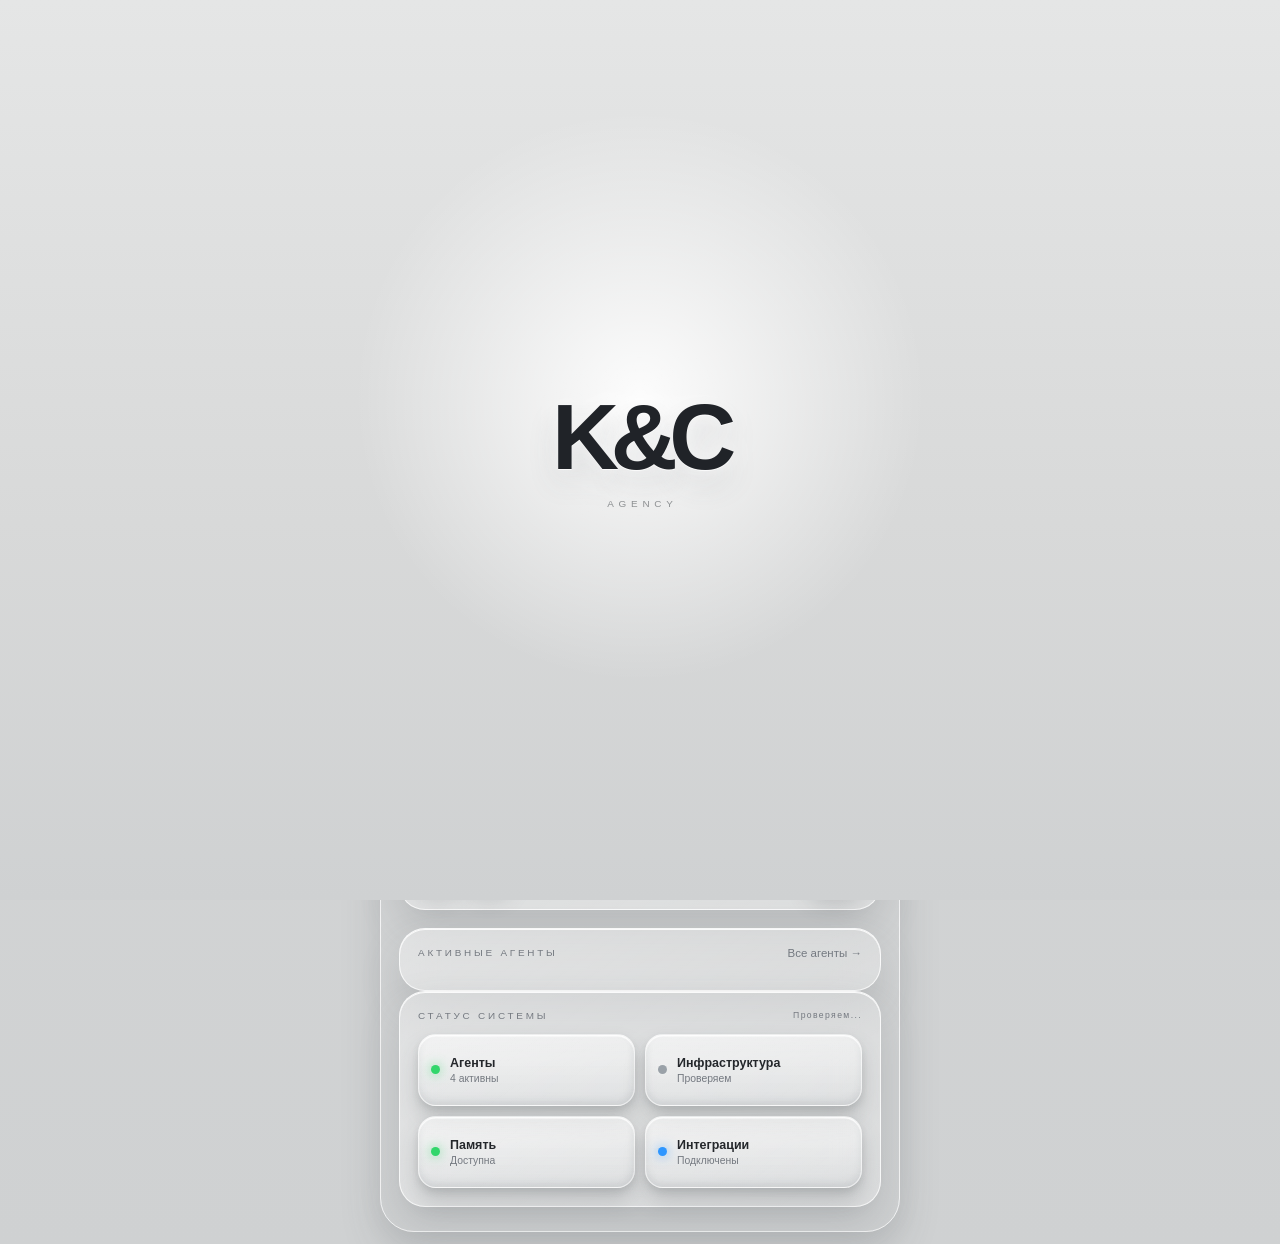
==== agno-demo/pwa/index.html @ fdbcc3fe "Bump K&C fullscreen assets" ====
<!doctype html>
<html lang="ru" data-theme="light">
<head>
  <meta charset="UTF-8" />
  <meta name="viewport" content="width=device-width, initial-scale=1, viewport-fit=cover" />
  <meta name="theme-color" content="#d7d8d8" />
  <meta name="apple-mobile-web-app-capable" content="yes" />
  <meta name="mobile-web-app-capable" content="yes" />
  <meta name="apple-mobile-web-app-status-bar-style" content="black-translucent" />
  <meta name="apple-mobile-web-app-title" content="K&C Agency" />
  <title>K&C Agency</title>
  <link rel="manifest" href="./manifest.webmanifest" />
  <link rel="apple-touch-icon" href="./icon-180.png" />
  <script>try{const t=localStorage.getItem("kc-agency-theme");if(t==="dark"||t==="light")document.documentElement.dataset.theme=t;else if(t==="system")document.documentElement.dataset.theme=matchMedia("(prefers-color-scheme: dark)").matches?"dark":"light"}catch(e){}</script>
  <link rel="stylesheet" href="./styles.css?v=14" />
</head>
<body>
<div class="launch-screen" id="launchScreen" aria-hidden="true"><div class="launch-logo"><span>K&amp;C</span></div></div>
<div class="app" id="app">
  <header class="topbar">
    <button class="icon3d" id="profileButton" aria-label="Профиль">●</button>
    <div class="brand"><b>K&C</b><span>AGENCY</span></div>
    <div class="top-actions">
      <button class="icon3d" id="themeButton" aria-label="Сменить тему">☼</button>
      <button class="icon3d" id="notifyButton" aria-label="События">♟<i id="notifyBadge">0</i></button>
    </div>
  </header>

  <main>
    <section class="page active" data-page="home">
      <section class="hero glass">
        <div class="hero-copy"><span>AI • PEOPLE • RESULTS</span><h1>Добрый вечер.</h1><h2>Какую задачу запустить сегодня?</h2></div>
        <div class="hero-mark">◯◯<small>БОЛЬШЕ<br>ВОЗМОЖНОСТЕЙ<br>ВМЕСТЕ</small></div>
        <div class="hero-grid">
          <button class="action3d" data-go="tasks"><b>＋</b><span><strong>Поставить задачу</strong><small>Описать и запустить</small></span></button>
          <button class="action3d" data-go="agents"><b>▶</b><span><strong>Запустить агентов</strong><small>Выбрать команду</small></span></button>
          <button class="action3d" data-go="projects"><b>▤</b><span><strong>Проверить проект</strong><small>Анализ и рекомендации</small></span></button>
          <button class="action3d" data-go="memory"><b>◉</b><span><strong>Память и база</strong><small>Знания и контекст</small></span></button>
        </div>
      </section>

      <nav class="module-nav">
        <button class="module3d" data-go="chat"><b>•••</b><span>Чат</span></button>
        <button class="module3d" data-go="tasks"><b>✓</b><span>Задачи</span></button>
        <button class="module3d" data-go="agents"><b>♟</b><span>Агенты</span></button>
        <button class="module3d" data-go="projects"><b>▰</b><span>Проекты</span></button>
        <button class="module3d" data-go="memory"><b>◉</b><span>Память</span></button>
        <button class="module3d" data-go="settings"><b>⚙</b><span>Настройки</span></button>
      </nav>

      <section class="glass quick">
        <div class="section-head"><span>БЫСТРЫЙ ЗАПУСК</span><small>ПИШИТЕ • ПЛАНИРУЙТЕ • ДЕЛЕГИРУЙТЕ</small></div>
        <textarea id="quickInput" maxlength="2000" placeholder="Опишите, что нужно сделать...&#10;Например: проанализировать рынок,&#10;подготовить стратегию, собрать данные&#10;или запустить исследование..."></textarea>
        <div class="quick-footer">
          <div><button class="mini3d" id="templateButton">✦</button><button class="mini3d" id="clearQuickButton">⌫</button></div>
          <span id="quickCount">0 / 2000</span>
          <button class="send3d" id="quickSend">↑</button>
        </div>
      </section>

      <section class="glass">
        <div class="section-head"><span>АКТИВНЫЕ АГЕНТЫ</span><button class="text-btn" data-go="agents">Все агенты →</button></div>
        <div class="agent-grid" id="homeAgents"></div>
      </section>

      <section class="glass">
        <div class="section-head"><span>СТАТУС СИСТЕМЫ</span><small id="systemSummary">Проверяем...</small></div>
        <div class="status-grid">
          <button class="status-card" data-go="agents"><i class="led green"></i><span><b>Агенты</b><small id="agentStatus">4 активны</small></span></button>
          <button class="status-card" id="infraStatus"><i class="led" id="infraLed"></i><span><b>Инфраструктура</b><small id="infraText">Проверяем</small></span></button>
          <button class="status-card" data-go="memory"><i class="led green"></i><span><b>Память</b><small>Доступна</small></span></button>
          <button class="status-card" data-go="settings"><i class="led blue"></i><span><b>Интеграции</b><small>Подключены</small></span></button>
        </div>
      </section>
    </section>

    <section class="page" data-page="chat">
      <div class="page-title"><button class="back" data-go="home">‹</button><div><small>K&C GPT</small><h2>Чат</h2></div><button class="mini3d" id="newChat">＋</button></div>
      <section class="glass chatbox"><div id="discussionOutput" class="messages"></div><textarea id="ideaInput" maxlength="1200" placeholder="Сообщение K&C..."></textarea><div class="chat-actions"><span id="statusBox">Готов к работе</span><button class="send3d" id="discussButton">↑</button></div></section>
    </section>

    <section class="page" data-page="tasks">
      <div class="page-title"><button class="back" data-go="home">‹</button><div><small>РАБОЧИЙ ПОТОК</small><h2>Задачи</h2></div><button class="mini3d" id="addTaskButton">＋</button></div>
      <section class="glass"><textarea id="taskInput" maxlength="600" placeholder="Новая задача..."></textarea><button class="primary3d" id="saveTask">Добавить задачу</button></section>
      <section class="stack" id="taskList"></section>
    </section>

    <section class="page" data-page="agents">
      <div class="page-title"><button class="back" data-go="home">‹</button><div><small>КОМАНДА</small><h2>Агенты</h2></div></div>
      <section class="agent-list" id="agentList"></section>
    </section>

    <section class="page" data-page="projects">
      <div class="page-title"><button class="back" data-go="home">‹</button><div><small>РАЗРАБОТКА</small><h2>Проекты</h2></div><button class="mini3d" id="addProjectButton">＋</button></div>
      <section class="glass"><input id="projectInput" maxlength="120" placeholder="Название проекта" /><button class="primary3d" id="saveProject">Добавить проект</button></section>
      <section class="stack" id="projectList"></section>
    </section>

    <section class="page" data-page="memory">
      <div class="page-title"><button class="back" data-go="home">‹</button><div><small>КОНТЕКСТ</small><h2>Память</h2></div><button class="mini3d" id="refreshMemory">↻</button></div>
      <section class="glass"><p class="muted">История диалогов и сохранённый рабочий контекст.</p><div id="memoryList" class="stack compact"></div></section>
    </section>

    <section class="page" data-page="settings">
      <div class="page-title"><button class="back" data-go="home">‹</button><div><small>СИСТЕМА</small><h2>Настройки</h2></div></div>
      <section class="glass settings">
        <h3>Оформление</h3>
        <div class="choice-row"><button data-theme="light">Светлая</button><button data-theme="dark">Тёмная</button><button data-theme="system">Как iPhone</button></div>
        <label class="setting-row"><span><b>Автопроверка</b><small>Контроль сервера каждые 30 секунд</small></span><input id="autoCheck" type="checkbox" checked /></label>
        <label class="setting-row"><span><b>Тактильный отклик</b><small>Отклик кнопок на iPhone</small></span><input id="haptics" type="checkbox" checked /></label>
      </section>
    </section>
  </main>

  <div class="sheet-backdrop" id="sheetBackdrop" hidden></div>
  <section class="sheet" id="sheet" hidden><div class="sheet-head"><h3 id="sheetTitle"></h3><button id="sheetClose">×</button></div><div id="sheetBody"></div></section>
</div>
<script src="/app.js?v=14" defer></script>
</body>
</html>
---- agno-demo/pwa/styles.css ----
:root{
  --bg:#d7d8d8;--bg2:#cfd1d2;--text:#24272b;--muted:#747980;--line:rgba(255,255,255,.78);
  --glass:rgba(255,255,255,.24);--glass2:rgba(255,255,255,.38);--shadow:0 18px 40px rgba(72,77,82,.18),inset 0 1px 0 rgba(255,255,255,.88);
  --deep:0 7px 16px rgba(70,74,78,.22),inset 0 1px 0 rgba(255,255,255,.8),inset 0 -1px 0 rgba(90,95,100,.12);
  --accent:#22282f;--blue:#2e96ff;--green:#32d66b;--red:#ff5b60;--gold:#ffd18a;
}
html[data-theme="dark"]{
  --bg:#0b1420;--bg2:#101c29;--text:#f5f7fa;--muted:#9da9b5;--line:rgba(182,211,240,.32);
  --glass:rgba(29,47,66,.48);--glass2:rgba(43,63,83,.55);--shadow:0 18px 45px rgba(0,0,0,.36),inset 0 1px 0 rgba(255,255,255,.08);
  --deep:0 10px 20px rgba(0,0,0,.35),inset 0 1px 0 rgba(255,255,255,.12),inset 0 -1px 0 rgba(0,0,0,.4);
  --accent:#f7f8fa;
}
*{box-sizing:border-box;-webkit-tap-highlight-color:transparent}
html,body{margin:0;min-height:100%;background:linear-gradient(180deg,var(--bg),var(--bg2));color:var(--text);font-family:-apple-system,BlinkMacSystemFont,"SF Pro Display","Segoe UI",sans-serif}
body{min-height:100dvh}
button,input,textarea{font:inherit}
button{border:0;color:inherit}
button:active{transform:translateY(1px) scale(.985)}
.app{width:min(100%,520px);min-height:100dvh;margin:0 auto;padding:calc(16px + env(safe-area-inset-top)) 18px calc(26px + env(safe-area-inset-bottom));position:relative}
.topbar{display:flex;align-items:center;justify-content:space-between;gap:14px;margin-bottom:18px}
.brand{text-align:center;line-height:1}.brand b{display:block;font-size:2.55rem;letter-spacing:-.08em;font-weight:800}.brand span{display:block;margin-top:7px;font-size:.72rem;letter-spacing:.55em;padding-left:.55em}
.top-actions{display:flex;gap:8px}.icon3d,.mini3d,.send3d,.back{background:linear-gradient(145deg,var(--glass2),var(--glass));border:1px solid var(--line);box-shadow:var(--deep);backdrop-filter:blur(18px);-webkit-backdrop-filter:blur(18px)}
.icon3d{width:58px;height:58px;border-radius:20px;font-size:1.4rem;position:relative}
.icon3d i{position:absolute;right:-3px;top:-5px;min-width:19px;height:19px;padding:1px 5px;border-radius:10px;background:#fff;color:#111;font-style:normal;font-size:.68rem;line-height:17px}
.glass{background:linear-gradient(145deg,var(--glass2),var(--glass));border:1px solid var(--line);border-radius:26px;box-shadow:var(--shadow);backdrop-filter:blur(22px);-webkit-backdrop-filter:blur(22px);padding:18px}
.hero{padding:22px 18px 18px;display:grid;grid-template-columns:1fr 92px;gap:16px;margin-bottom:18px}
.hero-copy span,.section-head>span,.page-title small{font-size:.62rem;letter-spacing:.28em;color:var(--muted)}
.hero-copy h1{font-size:2rem;margin:24px 0 6px;letter-spacing:-.03em}.hero-copy h2{font-size:1.4rem;font-weight:400;color:var(--muted);margin:0;line-height:1.15}
.hero-mark{align-self:center;text-align:center;font-size:1.25rem;letter-spacing:-.25em;color:var(--muted)}.hero-mark small{display:block;margin-top:12px;letter-spacing:.25em;font-size:.48rem;line-height:1.55}
.hero-grid{grid-column:1/-1;display:grid;grid-template-columns:1fr 1fr;gap:10px;margin-top:8px}
.action3d{min-height:84px;text-align:left;padding:12px;border-radius:20px;background:linear-gradient(145deg,var(--glass2),var(--glass));border:1px solid var(--line);box-shadow:var(--deep);display:flex;align-items:center;gap:12px}
.action3d>b{width:44px;height:44px;flex:0 0 44px;border-radius:15px;display:grid;place-items:center;background:linear-gradient(145deg,var(--glass2),var(--glass));border:1px solid var(--line);box-shadow:var(--deep);font-size:1.15rem}
.action3d span{min-width:0}.action3d strong{display:block;font-size:.92rem}.action3d small{display:block;color:var(--muted);font-size:.68rem;margin-top:4px}
.module-nav{display:grid;grid-template-columns:repeat(6,1fr);gap:8px;margin:0 0 18px}
.module3d{background:none;padding:0;text-align:center}.module3d b{width:100%;aspect-ratio:1;border-radius:18px;display:grid;place-items:center;background:linear-gradient(145deg,var(--glass2),var(--glass));border:1px solid var(--line);box-shadow:var(--deep);font-size:1.25rem}.module3d span{display:block;font-size:.65rem;margin-top:6px}
.quick{margin-bottom:18px}.section-head{display:flex;align-items:center;justify-content:space-between;gap:10px;margin-bottom:13px}.section-head small{color:var(--muted);font-size:.54rem;letter-spacing:.16em}.text-btn{background:none;color:var(--muted);font-size:.72rem;padding:0}
.quick textarea,.chatbox textarea,#taskInput,#projectInput{width:100%;border:1px solid var(--line);background:rgba(255,255,255,.12);color:var(--text);border-radius:20px;outline:none;box-shadow:inset 0 1px 8px rgba(0,0,0,.06)}
.quick textarea{min-height:170px;resize:vertical;padding:18px;font-size:1rem;line-height:1.5}
textarea::placeholder,input::placeholder{color:var(--muted)}
.quick-footer{display:flex;align-items:center;justify-content:space-between;gap:10px;margin-top:10px}.quick-footer>div{display:flex;gap:8px}.quick-footer>span{color:var(--muted);font-size:.72rem}
.mini3d{width:42px;height:42px;border-radius:14px}.send3d{width:54px;height:54px;border-radius:18px;font-size:1.6rem}
.agent-grid{display:grid;grid-template-columns:1fr 1fr;gap:10px}
.agent-card{min-height:112px;border-radius:20px;padding:12px;background:linear-gradient(145deg,var(--glass2),var(--glass));border:1px solid var(--line);box-shadow:var(--deep);display:flex;gap:10px;text-align:left}
.agent-card>b{width:42px;height:42px;flex:0 0 42px;border-radius:14px;display:grid;place-items:center;background:rgba(255,255,255,.12);border:1px solid var(--line)}
.agent-card strong,.agent-card small,.agent-card em{display:block}.agent-card strong{font-size:.78rem}.agent-card small{font-size:.62rem;color:var(--muted);margin-top:5px}.agent-card em{font-style:normal;font-size:.6rem;color:var(--muted);margin-top:8px}
.led{display:inline-block;width:9px;height:9px;border-radius:50%;background:#9aa1a8;box-shadow:0 0 10px rgba(255,255,255,.2)}.led.green{background:var(--green);box-shadow:0 0 12px rgba(50,214,107,.7)}.led.blue{background:var(--blue);box-shadow:0 0 12px rgba(46,150,255,.7)}.led.red{background:var(--red);box-shadow:0 0 12px rgba(255,91,96,.65)}
.status-grid{display:grid;grid-template-columns:1fr 1fr;gap:10px}.status-card{min-height:72px;border-radius:18px;padding:12px;background:linear-gradient(145deg,var(--glass2),var(--glass));border:1px solid var(--line);box-shadow:var(--deep);display:flex;align-items:center;gap:10px;text-align:left}.status-card b,.status-card small{display:block}.status-card b{font-size:.78rem}.status-card small{font-size:.65rem;color:var(--muted);margin-top:3px}
.page{display:none}.page.active{display:block}.page-title{display:flex;align-items:center;justify-content:space-between;gap:12px;margin:6px 0 16px}.page-title>div{flex:1}.page-title h2{margin:4px 0 0;font-size:1.85rem}.back{width:44px;height:44px;border-radius:15px;font-size:2rem}
.stack{display:grid;gap:10px;margin-top:12px}.compact{gap:8px}.empty{color:var(--muted);text-align:center}
#taskInput{min-height:110px;resize:vertical;padding:15px}.primary3d{width:100%;margin-top:10px;padding:14px 16px;border-radius:17px;background:linear-gradient(145deg,var(--glass2),var(--glass));border:1px solid var(--line);box-shadow:var(--deep);font-weight:700}
#projectInput{padding:15px}
.list-item{display:grid;grid-template-columns:auto 1fr auto;align-items:center;gap:12px}.list-item h3{margin:0 0 4px;font-size:.95rem}.list-item small{color:var(--muted)}.check{width:36px;height:36px;border-radius:12px;border:1px solid var(--line);background:rgba(255,255,255,.12)}.check.done{background:rgba(50,214,107,.18)}.project-dot{width:14px;height:14px;border-radius:50%;background:var(--blue);box-shadow:0 0 14px rgba(46,150,255,.65)}
.agent-list{display:grid;gap:10px}.agent-wide{display:grid;grid-template-columns:auto 1fr auto;align-items:center;gap:14px}.agent-wide h3{margin:0 0 5px}.agent-wide p{margin:0 0 6px;color:var(--muted)}.agent-icon{width:58px;height:58px;border-radius:18px;display:grid;place-items:center;background:rgba(255,255,255,.1);border:1px solid var(--line);font-weight:700}
.chatbox{padding:12px}.messages{min-height:48dvh;max-height:58dvh;overflow:auto;padding:4px;display:grid;gap:10px}.message{display:flex}.message.user{justify-content:flex-end}.message>div{max-width:86%;padding:11px 13px;border-radius:18px;background:rgba(255,255,255,.14);border:1px solid var(--line)}.message.user>div{background:rgba(46,150,255,.12)}.message p{margin:4px 0;white-space:pre-wrap;line-height:1.42}.message b{font-size:.7rem;color:var(--muted)}
.chatbox textarea{min-height:88px;resize:vertical;padding:14px;margin-top:10px}.chat-actions{display:flex;align-items:center;justify-content:space-between;gap:10px;margin-top:10px}.chat-actions span{color:var(--muted);font-size:.72rem}
.memory-item{width:100%;text-align:left;padding:13px;border-radius:16px;background:rgba(255,255,255,.1);border:1px solid var(--line)}.memory-item strong,.memory-item small{display:block}.memory-item small{margin-top:5px;color:var(--muted)}
.settings h3{margin-top:0}.choice-row{display:grid;grid-template-columns:repeat(3,1fr);gap:8px}.choice-row button{padding:11px 6px;border-radius:14px;background:rgba(255,255,255,.1);border:1px solid var(--line)}.choice-row button.active{box-shadow:inset 0 0 0 2px var(--blue)}.setting-row{display:flex;align-items:center;justify-content:space-between;gap:14px;padding:15px 0;border-bottom:1px solid var(--line)}.setting-row:last-child{border-bottom:0}.setting-row span b,.setting-row span small{display:block}.setting-row span small{color:var(--muted);margin-top:4px}.setting-row input{width:22px;height:22px}
.sheet-backdrop{position:fixed;z-index:50;inset:0;background:rgba(0,0,0,.38);backdrop-filter:blur(4px)}.sheet{position:fixed;z-index:51;left:50%;bottom:0;transform:translateX(-50%);width:min(100%,520px);max-height:78dvh;overflow:auto;padding:16px 18px calc(20px + env(safe-area-inset-bottom));border:1px solid var(--line);border-bottom:0;border-radius:28px 28px 0 0;background:var(--bg2);box-shadow:0 -30px 80px rgba(0,0,0,.28)}.sheet-head{display:flex;align-items:center;justify-content:space-between}.sheet-head h3{margin:0}.sheet-head button{width:38px;height:38px;border-radius:50%;background:rgba(255,255,255,.12);color:var(--text)}.sheet-card{padding:14px;border-radius:16px;background:rgba(255,255,255,.1);border:1px solid var(--line);margin-top:10px}.profile-form p{color:var(--muted)}.profile-form input{width:100%;padding:14px;border-radius:16px;border:1px solid var(--line);background:rgba(255,255,255,.12);color:var(--text);outline:none}.template-list{display:grid;gap:8px;margin-top:12px}.template-list button{padding:14px;text-align:left;border-radius:16px;background:rgba(255,255,255,.1);border:1px solid var(--line)}
.muted{color:var(--muted)}
[hidden]{display:none!important}
@media(max-width:390px){.app{padding-left:12px;padding-right:12px}.hero{grid-template-columns:1fr 76px}.hero-copy h1{font-size:1.75rem}.hero-copy h2{font-size:1.16rem}.module-nav{gap:5px}.module3d span{font-size:.58rem}.action3d{min-height:78px;padding:10px}.action3d strong{font-size:.8rem}.action3d small{font-size:.6rem}.brand b{font-size:2.2rem}.icon3d{width:52px;height:52px}.agent-grid{grid-template-columns:1fr}}
@media(min-width:560px){body{padding:12px 0}.app{min-height:calc(100dvh - 24px);border:1px solid var(--line);border-radius:34px;box-shadow:var(--shadow)}}
@media(prefers-reduced-motion:reduce){*{scroll-behavior:auto!important;transition:none!important}}

/* Stronger physical depth for K&C mobile controls */
.icon3d,.mini3d,.send3d,.back,.action3d,.module3d b,.agent-card,.status-card,.primary3d{
  box-shadow:
    0 12px 24px rgba(70,74,78,.28),
    0 3px 7px rgba(70,74,78,.18),
    inset 0 2px 1px rgba(255,255,255,.96),
    inset 0 -3px 5px rgba(90,95,100,.16);
}
html[data-theme="dark"] .icon3d,
html[data-theme="dark"] .mini3d,
html[data-theme="dark"] .send3d,
html[data-theme="dark"] .back,
html[data-theme="dark"] .action3d,
html[data-theme="dark"] .module3d b,
html[data-theme="dark"] .agent-card,
html[data-theme="dark"] .status-card,
html[data-theme="dark"] .primary3d{
  box-shadow:
    0 14px 28px rgba(0,0,0,.46),
    0 3px 8px rgba(0,0,0,.34),
    inset 0 2px 1px rgba(255,255,255,.13),
    inset 0 -3px 6px rgba(0,0,0,.45);
}
.action3d,.module3d b,.icon3d,.agent-card,.status-card{
  border-top-color:rgba(255,255,255,.95);
  border-left-color:rgba(255,255,255,.82);
}
.action3d:active,.module3d:active b,.icon3d:active,.agent-card:active,.status-card:active,.mini3d:active,.send3d:active,.primary3d:active{
  box-shadow:
    0 4px 10px rgba(70,74,78,.18),
    inset 0 3px 8px rgba(70,74,78,.18);
  transform:translateY(2px) scale(.985);
}


/* K&C premium launch screen */
.launch-screen{
  position:fixed;inset:0;z-index:9999;display:grid;place-items:center;
  background:
    radial-gradient(circle at 50% 44%,rgba(255,255,255,.07),transparent 34%),
    linear-gradient(180deg,#0d1116 0%,#11161c 54%,#0a0e12 100%);
  opacity:1;visibility:visible;pointer-events:all;
  transition:opacity .42s cubic-bezier(.4,0,.2,1),visibility .42s;
  overflow:hidden;
}
.launch-screen::after{
  content:"";position:absolute;inset:0;pointer-events:none;
  background:linear-gradient(115deg,transparent 38%,rgba(255,255,255,.055) 49%,transparent 60%);
  transform:translateX(-80%);animation:kcScreenSheen 1.05s .16s ease-out forwards;
}
.launch-logo{
  position:relative;padding:.35em .5em;transform:scale(.975);
  animation:kcLogoEnter 1.08s cubic-bezier(.2,.7,.2,1) both;
}
.launch-logo span{
  position:relative;display:block;color:#f4f5f6;
  font-weight:800;font-size:clamp(3.7rem,18vw,5.6rem);
  letter-spacing:-.085em;line-height:1;
  text-shadow:0 0 1px rgba(255,255,255,.9),0 0 18px rgba(220,232,242,.14),0 14px 34px rgba(0,0,0,.34);
}
.launch-logo span::before{
  content:"";position:absolute;inset:-24% -18%;border-radius:50%;
  background:radial-gradient(circle,rgba(230,239,248,.15),rgba(230,239,248,.035) 35%,transparent 66%);
  filter:blur(12px);z-index:-1;animation:kcGlow 1.05s ease-out both;
}
.launch-logo span::after{
  content:"";position:absolute;top:-8%;bottom:-8%;width:26%;
  left:-42%;transform:skewX(-18deg);
  background:linear-gradient(90deg,transparent,rgba(255,255,255,.75),transparent);
  filter:blur(2px);opacity:0;animation:kcLogoSweep .72s .34s ease-out forwards;
}
.launch-screen.is-hiding{opacity:0;visibility:hidden;pointer-events:none}
html[data-theme="light"] .launch-screen{
  background:
    radial-gradient(circle at 50% 44%,rgba(255,255,255,.92),transparent 35%),
    linear-gradient(180deg,#e5e6e6 0%,#d8d9d9 58%,#cfd1d2 100%);
}
html[data-theme="light"] .launch-logo span{
  color:#202328;text-shadow:0 1px 0 rgba(255,255,255,.75),0 0 16px rgba(255,255,255,.48),0 14px 30px rgba(70,74,78,.16);
}
html[data-theme="light"] .launch-logo span::before{
  background:radial-gradient(circle,rgba(255,255,255,.88),rgba(255,255,255,.22) 38%,transparent 68%);
}
@keyframes kcLogoEnter{
  0%{opacity:0;transform:scale(.94);filter:blur(7px)}
  38%{opacity:1;filter:blur(0)}
  72%{transform:scale(1.012)}
  100%{opacity:1;transform:scale(1)}
}
@keyframes kcGlow{
  0%{opacity:0;transform:scale(.78)}
  48%{opacity:1;transform:scale(1.06)}
  100%{opacity:.55;transform:scale(1)}
}
@keyframes kcLogoSweep{
  0%{left:-42%;opacity:0}
  18%{opacity:.5}
  54%{opacity:.85}
  100%{left:118%;opacity:0}
}
@keyframes kcScreenSheen{from{transform:translateX(-80%)}to{transform:translateX(85%)}}
@media(prefers-reduced-motion:reduce){
  .launch-logo,.launch-logo span::before,.launch-logo span::after,.launch-screen::after{animation:none!important}
}


/* K&C premium control polish v2: sculpted, not outlined */
.icon3d,.mini3d,.send3d,.back,.action3d,.module3d b,.agent-card,.status-card,.primary3d{
  border:1px solid rgba(255,255,255,.46);
  background:
    linear-gradient(180deg,rgba(255,255,255,.32) 0%,rgba(255,255,255,.16) 38%,rgba(182,187,191,.18) 100%),
    linear-gradient(145deg,var(--glass2),var(--glass));
  box-shadow:
    0 13px 22px rgba(57,62,67,.20),
    0 4px 7px rgba(57,62,67,.12),
    inset 0 1.5px 1px rgba(255,255,255,.90),
    inset 0 -4px 7px rgba(93,99,104,.12);
}
.action3d>b,.agent-card>b,.agent-icon{
  background:
    linear-gradient(180deg,rgba(255,255,255,.36),rgba(255,255,255,.13));
  border:1px solid rgba(255,255,255,.48);
  box-shadow:
    0 7px 12px rgba(60,64,68,.14),
    inset 0 1px 1px rgba(255,255,255,.82),
    inset 0 -3px 5px rgba(90,96,101,.10);
}
html[data-theme="dark"] .icon3d,
html[data-theme="dark"] .mini3d,
html[data-theme="dark"] .send3d,
html[data-theme="dark"] .back,
html[data-theme="dark"] .action3d,
html[data-theme="dark"] .module3d b,
html[data-theme="dark"] .agent-card,
html[data-theme="dark"] .status-card,
html[data-theme="dark"] .primary3d{
  border:1px solid rgba(167,193,216,.24);
  background:
    radial-gradient(circle at 32% 18%,rgba(138,171,201,.14),transparent 36%),
    linear-gradient(180deg,#1b2a39 0%,#152331 48%,#101c28 100%);
  box-shadow:
    0 16px 28px rgba(0,0,0,.42),
    0 4px 10px rgba(0,0,0,.28),
    inset 0 1.5px 1px rgba(224,239,252,.18),
    inset 0 -5px 9px rgba(0,0,0,.34);
}
html[data-theme="dark"] .action3d>b,
html[data-theme="dark"] .agent-card>b,
html[data-theme="dark"] .agent-icon{
  border:1px solid rgba(169,197,222,.19);
  background:linear-gradient(180deg,#22364a 0%,#17283a 100%);
  box-shadow:
    0 8px 15px rgba(0,0,0,.28),
    inset 0 1px 1px rgba(226,240,252,.15),
    inset 0 -4px 7px rgba(0,0,0,.26);
}
.action3d:active,.module3d:active b,.icon3d:active,.agent-card:active,.status-card:active,.mini3d:active,.send3d:active,.primary3d:active{
  transform:translateY(2px) scale(.985);
  box-shadow:
    0 5px 10px rgba(0,0,0,.16),
    inset 0 3px 9px rgba(0,0,0,.20),
    inset 0 1px 1px rgba(255,255,255,.22);
}

/* Launch screen v2 — clearly visible on every fresh page load */
.launch-screen{transition:opacity .5s cubic-bezier(.4,0,.2,1),visibility .5s}
.launch-logo span{font-size:clamp(4rem,19vw,5.8rem);letter-spacing:-.09em}
.launch-logo::after{
  content:"AGENCY";display:block;text-align:center;margin-top:15px;padding-left:.48em;
  font-size:.62rem;letter-spacing:.48em;color:rgba(238,244,249,.58);
  opacity:0;animation:kcAgencyIn .55s .55s ease-out forwards;
}
html[data-theme="light"] .launch-logo::after{color:rgba(34,39,44,.48)}
@keyframes kcAgencyIn{from{opacity:0;transform:translateY(4px)}to{opacity:1;transform:none}}


/* Full-screen iPhone PWA surface */
html,body{
  width:100%;
  min-height:100%;
  margin:0;
  background:linear-gradient(180deg,var(--bg),var(--bg2));
  overscroll-behavior-y:none;
}
body{min-height:100svh}
.app{
  min-height:100svh;
  padding-top:calc(env(safe-area-inset-top) + 12px);
  padding-bottom:calc(env(safe-area-inset-bottom) + 24px);
}
@media (display-mode: standalone){
  html,body,.app{min-height:100dvh}
  body{background:linear-gradient(180deg,var(--bg),var(--bg2))}
}
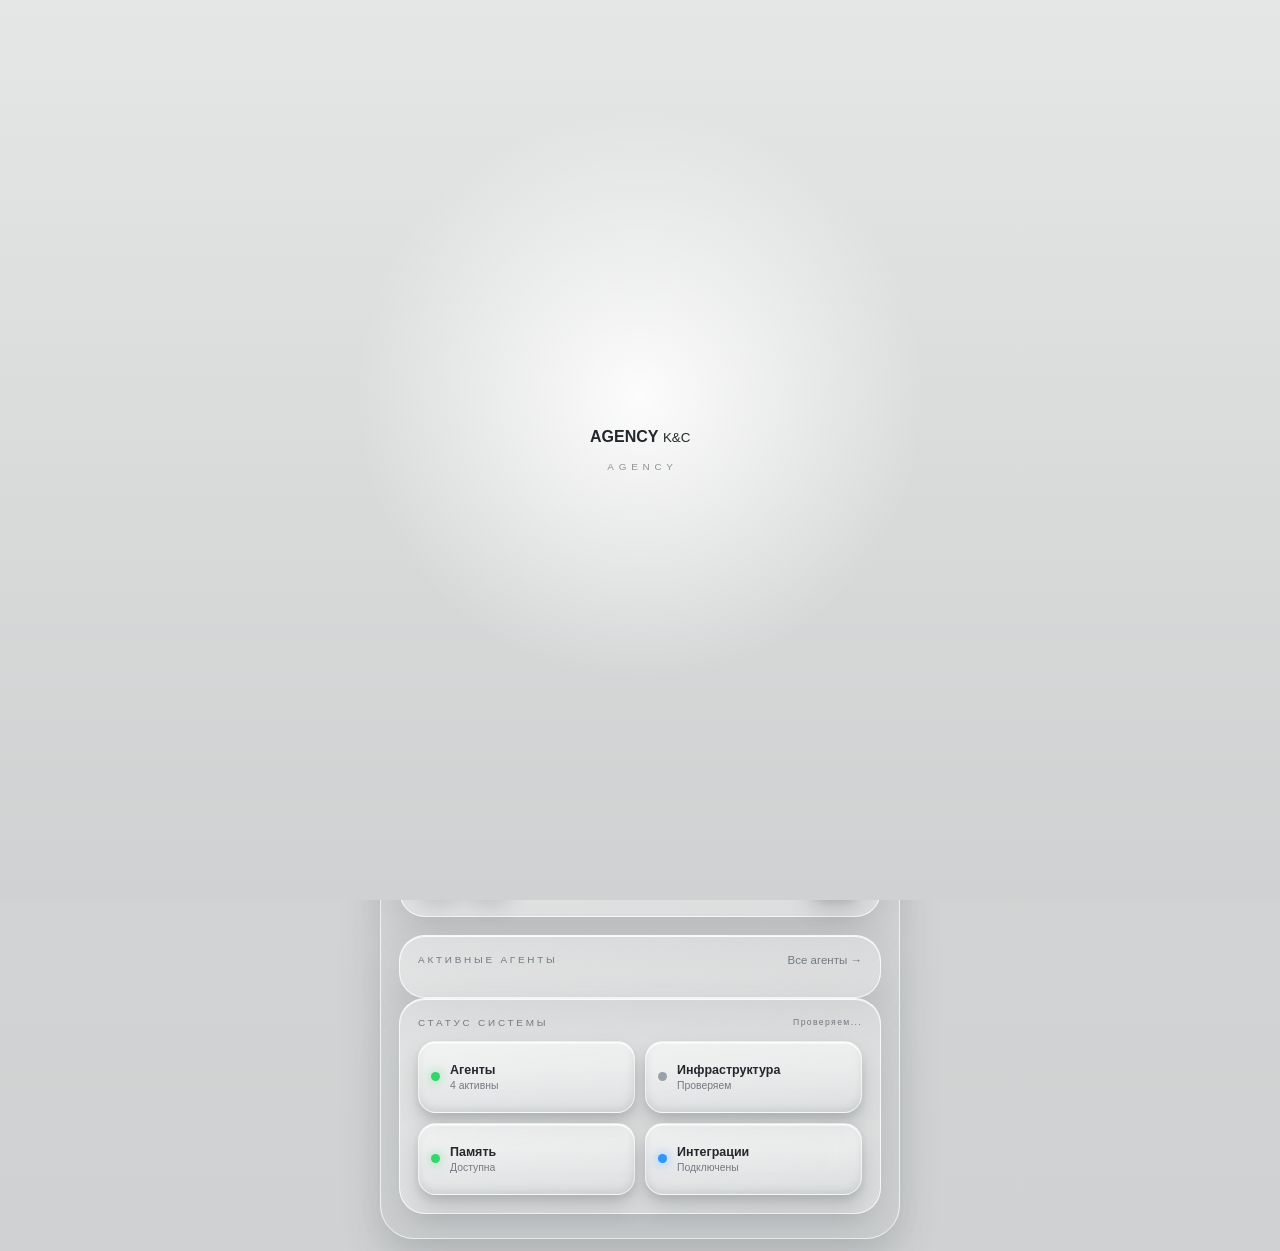
==== commit cedf11d5: "Apply product-first AGENCY brand hierarchy" ====
--- a/agno-demo/pwa/index.html
+++ b/agno-demo/pwa/index.html
@@ -12,14 +12,23 @@
   <link rel="manifest" href="./manifest.webmanifest" />
   <link rel="apple-touch-icon" href="./icon-180.png" />
   <script>try{const t=localStorage.getItem("kc-agency-theme");if(t==="dark"||t==="light")document.documentElement.dataset.theme=t;else if(t==="system")document.documentElement.dataset.theme=matchMedia("(prefers-color-scheme: dark)").matches?"dark":"light"}catch(e){}</script>
-  <link rel="stylesheet" href="./styles.css?v=14" />
+  <link rel="stylesheet" href="./styles.css?v=15" />
 </head>
 <body>
-<div class="launch-screen" id="launchScreen" aria-hidden="true"><div class="launch-logo"><span>K&amp;C</span></div></div>
+<div class="launch-screen" id="launchScreen" aria-hidden="true">
+  <div class="launch-logo agency-launch">
+    <div class="agency-orbit" aria-hidden="true"><i></i><i></i></div>
+    <strong>AGENCY</strong>
+    <small>K&amp;C</small>
+  </div>
+</div>
 <div class="app" id="app">
   <header class="topbar">
     <button class="icon3d" id="profileButton" aria-label="Профиль">●</button>
-    <div class="brand"><b>K&C</b><span>AGENCY</span></div>
+    <div class="brand agency-brand">
+  <span class="agency-mini-orbit" aria-hidden="true"><i></i><i></i></span>
+  <div><b>AGENCY</b><span>K&amp;C</span></div>
+</div>
     <div class="top-actions">
       <button class="icon3d" id="themeButton" aria-label="Сменить тему">☼</button>
       <button class="icon3d" id="notifyButton" aria-label="События">♟<i id="notifyBadge">0</i></button>
@@ -115,6 +124,6 @@
   <div class="sheet-backdrop" id="sheetBackdrop" hidden></div>
   <section class="sheet" id="sheet" hidden><div class="sheet-head"><h3 id="sheetTitle"></h3><button id="sheetClose">×</button></div><div id="sheetBody"></div></section>
 </div>
-<script src="/app.js?v=14" defer></script>
+<script src="/app.js?v=15" defer></script>
 </body>
 </html>
--- a/agno-demo/pwa/styles.css
+++ b/agno-demo/pwa/styles.css
@@ -256,3 +256,22 @@
   html,body,.app{min-height:100dvh}
   body{background:linear-gradient(180deg,var(--bg),var(--bg2))}
 }
+
+
+/* Solid status-bar background: remove iOS blur/seam */
+body::before{
+  content:"";
+  position:fixed;
+  z-index:0;
+  top:0;left:0;right:0;
+  height:calc(env(safe-area-inset-top) + 2px);
+  background:var(--bg);
+  pointer-events:none;
+}
+.app{position:relative;z-index:1}
+@media (display-mode: standalone){
+  html[data-theme="dark"] body,
+  html[data-theme="dark"] body::before{background:#0b1420}
+  html[data-theme="light"] body,
+  html[data-theme="light"] body::before{background:#d7d8d8}
+}
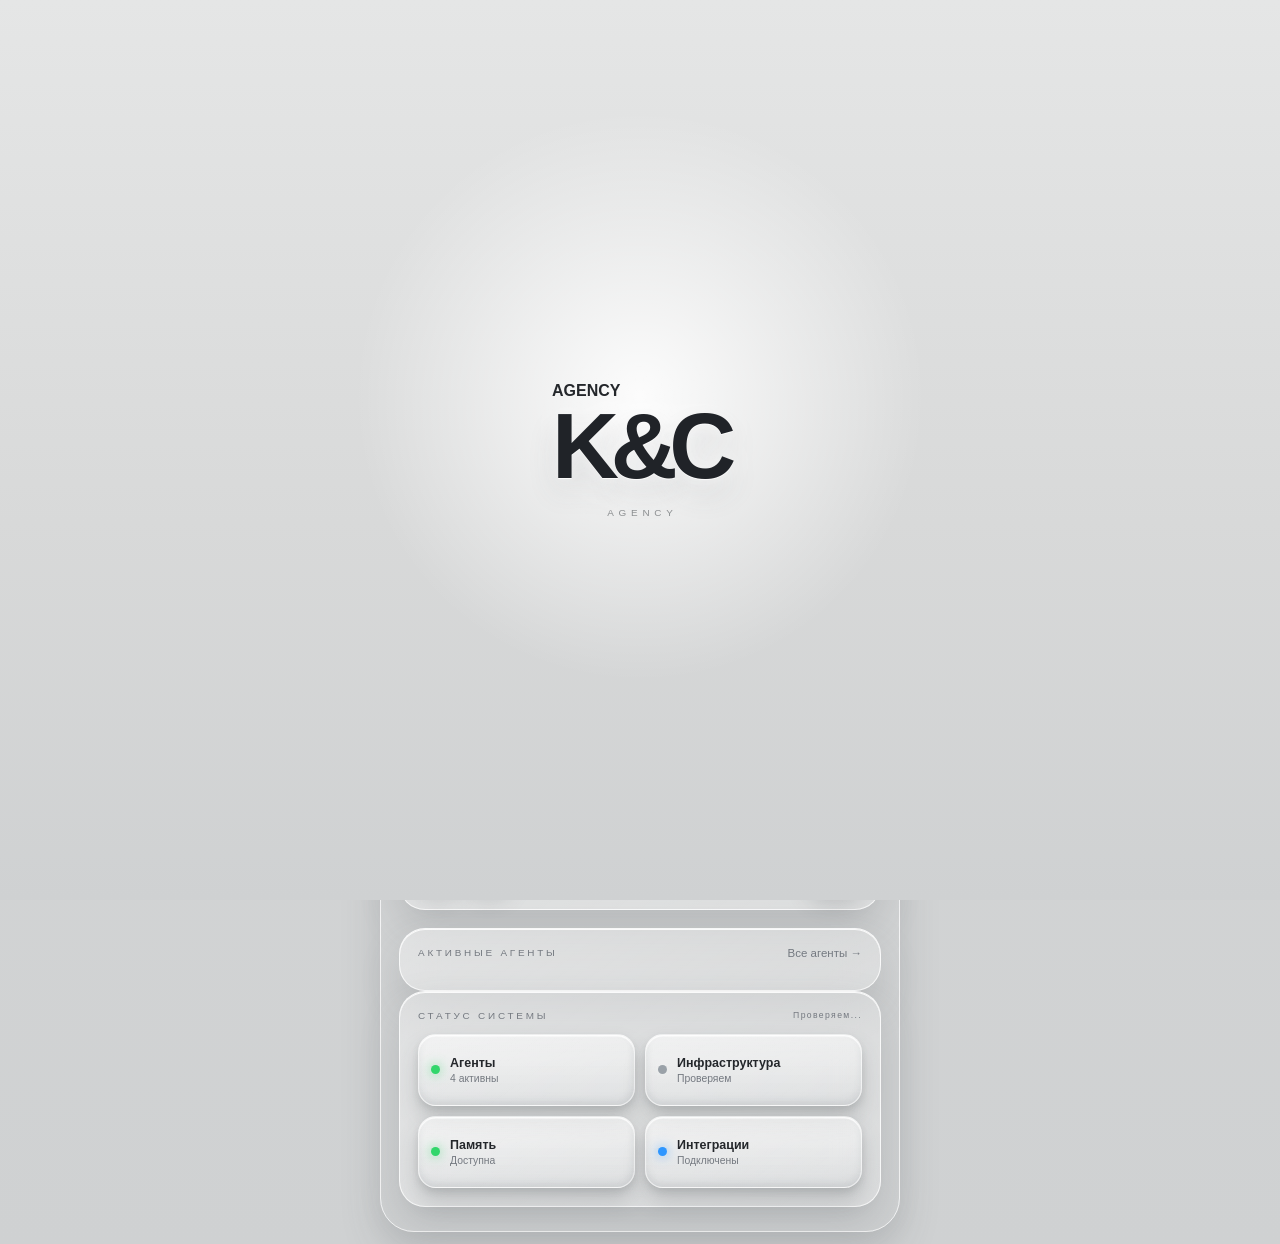
==== commit 8c104dff: "Promote AGENCY over K&C in app branding" ====
--- a/agno-demo/pwa/index.html
+++ b/agno-demo/pwa/index.html
@@ -15,20 +15,11 @@
   <link rel="stylesheet" href="./styles.css?v=15" />
 </head>
 <body>
-<div class="launch-screen" id="launchScreen" aria-hidden="true">
-  <div class="launch-logo agency-launch">
-    <div class="agency-orbit" aria-hidden="true"><i></i><i></i></div>
-    <strong>AGENCY</strong>
-    <small>K&amp;C</small>
-  </div>
-</div>
+<div class="launch-screen" id="launchScreen" aria-hidden="true"><div class="launch-logo"><div class="launch-orbit" aria-hidden="true"><i></i><i></i></div><strong>AGENCY</strong><span>K&amp;C</span></div></div>
 <div class="app" id="app">
   <header class="topbar">
     <button class="icon3d" id="profileButton" aria-label="Профиль">●</button>
-    <div class="brand agency-brand">
-  <span class="agency-mini-orbit" aria-hidden="true"><i></i><i></i></span>
-  <div><b>AGENCY</b><span>K&amp;C</span></div>
-</div>
+    <div class="brand"><b>AGENCY</b><span>K&C</span></div>
     <div class="top-actions">
       <button class="icon3d" id="themeButton" aria-label="Сменить тему">☼</button>
       <button class="icon3d" id="notifyButton" aria-label="События">♟<i id="notifyBadge">0</i></button>
--- a/agno-demo/pwa/styles.css
+++ b/agno-demo/pwa/styles.css
@@ -275,3 +275,51 @@
   html[data-theme="light"] body,
   html[data-theme="light"] body::before{background:#d7d8d8}
 }
+
+
+/* K&C product brand system v1 — product first, master brand second */
+.agency-brand{display:flex;align-items:center;justify-content:center;gap:10px;text-align:left}
+.agency-brand>div{line-height:1}
+.agency-brand b{
+  display:block;font-size:1.48rem;letter-spacing:.22em;font-weight:720;
+  padding-left:.22em
+}
+.agency-brand span:not(.agency-mini-orbit){
+  display:block;margin-top:6px;font-size:.56rem;letter-spacing:.36em;
+  color:var(--muted);padding-left:.36em
+}
+.agency-mini-orbit{position:relative;width:38px;height:30px;display:block;flex:0 0 38px}
+.agency-mini-orbit i{
+  position:absolute;top:4px;width:24px;height:24px;border-radius:50%;
+  border:2px solid currentColor;opacity:.78
+}
+.agency-mini-orbit i:first-child{left:2px}
+.agency-mini-orbit i:last-child{right:2px;opacity:.52}
+
+.agency-launch{text-align:center;min-width:250px}
+.agency-launch strong{
+  display:block;margin-top:24px;font-size:clamp(2.1rem,11vw,3.35rem);
+  font-weight:520;letter-spacing:.28em;padding-left:.28em;color:#f4f6f8
+}
+.agency-launch small{
+  display:block;margin-top:13px;font-size:.78rem;letter-spacing:.44em;
+  padding-left:.44em;color:rgba(238,244,249,.62)
+}
+.agency-orbit{position:relative;width:126px;height:82px;margin:0 auto}
+.agency-orbit i{
+  position:absolute;top:10px;width:66px;height:66px;border-radius:50%;
+  border:3px solid rgba(242,247,251,.84);
+  box-shadow:inset 0 0 12px rgba(255,255,255,.08),0 0 18px rgba(222,235,246,.08)
+}
+.agency-orbit i:first-child{left:10px}
+.agency-orbit i:last-child{right:10px;border-color:rgba(242,247,251,.52)}
+html[data-theme="light"] .agency-launch strong{color:#25292e}
+html[data-theme="light"] .agency-launch small{color:rgba(37,41,46,.48)}
+html[data-theme="light"] .agency-orbit i{border-color:rgba(37,41,46,.72)}
+html[data-theme="light"] .agency-orbit i:last-child{border-color:rgba(37,41,46,.42)}
+
+@media(max-width:390px){
+  .agency-brand b{font-size:1.25rem}
+  .agency-mini-orbit{width:34px;flex-basis:34px}
+  .agency-mini-orbit i{width:22px;height:22px}
+}
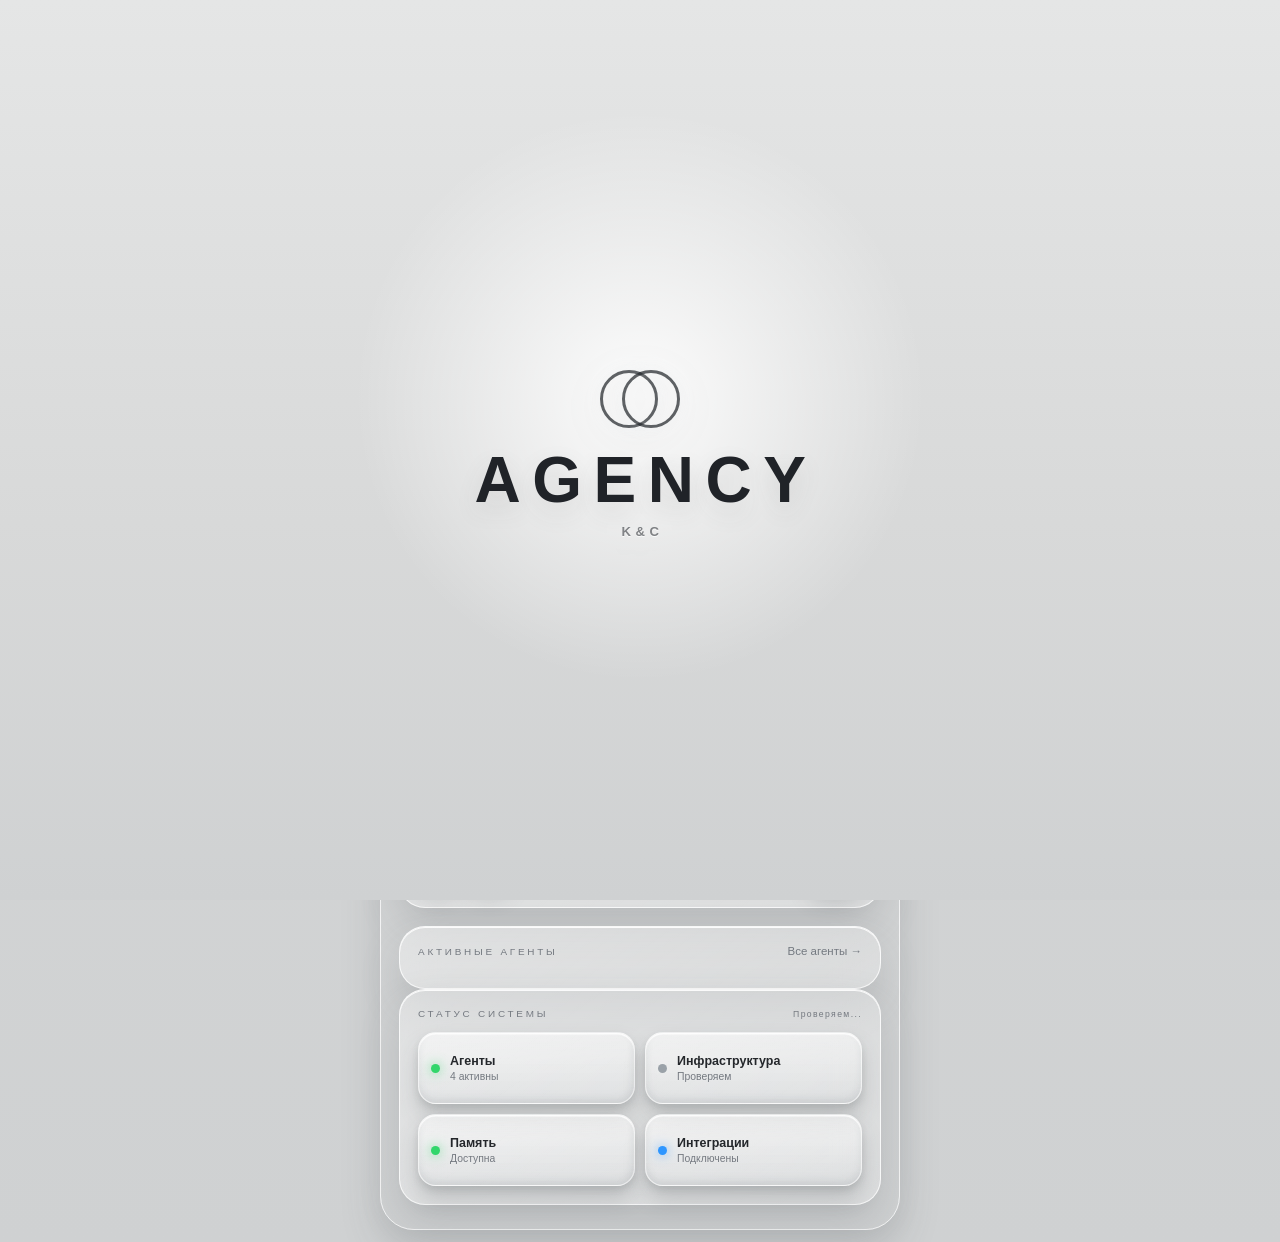
==== commit 99e15584: "Bump Agency UI assets" ====
--- a/agno-demo/pwa/index.html
+++ b/agno-demo/pwa/index.html
@@ -12,7 +12,7 @@
   <link rel="manifest" href="./manifest.webmanifest" />
   <link rel="apple-touch-icon" href="./icon-180.png" />
   <script>try{const t=localStorage.getItem("kc-agency-theme");if(t==="dark"||t==="light")document.documentElement.dataset.theme=t;else if(t==="system")document.documentElement.dataset.theme=matchMedia("(prefers-color-scheme: dark)").matches?"dark":"light"}catch(e){}</script>
-  <link rel="stylesheet" href="./styles.css?v=15" />
+  <link rel="stylesheet" href="./styles.css?v=18" />
 </head>
 <body>
 <div class="launch-screen" id="launchScreen" aria-hidden="true"><div class="launch-logo"><div class="launch-orbit" aria-hidden="true"><i></i><i></i></div><strong>AGENCY</strong><span>K&amp;C</span></div></div>
@@ -115,6 +115,6 @@
   <div class="sheet-backdrop" id="sheetBackdrop" hidden></div>
   <section class="sheet" id="sheet" hidden><div class="sheet-head"><h3 id="sheetTitle"></h3><button id="sheetClose">×</button></div><div id="sheetBody"></div></section>
 </div>
-<script src="/app.js?v=15" defer></script>
+<script src="/app.js?v=18" defer></script>
 </body>
 </html>
--- a/agno-demo/pwa/styles.css
+++ b/agno-demo/pwa/styles.css
@@ -258,68 +258,136 @@
 }
 
 
-/* Solid status-bar background: remove iOS blur/seam */
-body::before{
-  content:"";
-  position:fixed;
-  z-index:0;
-  top:0;left:0;right:0;
-  height:calc(env(safe-area-inset-top) + 2px);
-  background:var(--bg);
-  pointer-events:none;
-}
-.app{position:relative;z-index:1}
-@media (display-mode: standalone){
-  html[data-theme="dark"] body,
-  html[data-theme="dark"] body::before{background:#0b1420}
-  html[data-theme="light"] body,
-  html[data-theme="light"] body::before{background:#d7d8d8}
+
+
+
+/* K&C product-family branding: product first, brand second */
+.brand{min-width:132px}
+.brand b{
+  display:block;
+  font-size:1.62rem;
+  line-height:.95;
+  letter-spacing:.14em;
+  padding-left:.14em;
+  font-weight:760;
+}
+.brand span{
+  display:block;
+  margin-top:8px;
+  padding-left:.22em;
+  font-size:.66rem;
+  line-height:1;
+  letter-spacing:.22em;
+  font-weight:600;
+  opacity:.72;
+}
+.launch-logo{
+  min-width:260px;
+  text-align:center;
+  display:grid;
+  justify-items:center;
+  gap:13px;
+}
+.launch-logo .launch-orbit{
+  position:relative;
+  width:104px;
+  height:66px;
+  margin-bottom:7px;
+  filter:drop-shadow(0 8px 18px rgba(0,0,0,.18));
+}
+.launch-orbit i{
+  position:absolute;
+  top:8px;
+  width:58px;
+  height:58px;
+  border:3px solid rgba(240,244,248,.9);
+  border-radius:50%;
+  box-shadow:inset 0 0 10px rgba(255,255,255,.16),0 0 18px rgba(214,228,239,.08);
+}
+.launch-orbit i:first-child{left:12px}
+.launch-orbit i:last-child{right:12px}
+.launch-logo strong{
+  display:block;
+  color:#f4f6f8;
+  font-size:clamp(2.6rem,12vw,4rem);
+  line-height:1;
+  letter-spacing:.18em;
+  padding-left:.18em;
+  font-weight:650;
+  text-shadow:0 10px 28px rgba(0,0,0,.28);
+}
+.launch-logo span{
+  display:block;
+  color:rgba(238,243,247,.7);
+  font-size:.82rem;
+  line-height:1;
+  letter-spacing:.34em;
+  padding-left:.34em;
+  font-weight:600;
+  text-shadow:none;
+}
+.launch-logo span::before,.launch-logo span::after{display:none!important}
+.launch-logo::after{display:none!important}
+html[data-theme="light"] .launch-orbit i{border-color:rgba(35,39,44,.72)}
+html[data-theme="light"] .launch-logo strong{color:#202328;text-shadow:0 10px 26px rgba(70,74,78,.12)}
+html[data-theme="light"] .launch-logo span{color:rgba(35,39,44,.56)}
+@media(max-width:390px){
+  .brand b{font-size:1.42rem}
+  .brand span{font-size:.6rem}
 }
 
 
 /* K&C product brand system v1 — product first, master brand second */
 .agency-brand{display:flex;align-items:center;justify-content:center;gap:10px;text-align:left}
 .agency-brand>div{line-height:1}
-.agency-brand b{
-  display:block;font-size:1.48rem;letter-spacing:.22em;font-weight:720;
-  padding-left:.22em
-}
-.agency-brand span:not(.agency-mini-orbit){
-  display:block;margin-top:6px;font-size:.56rem;letter-spacing:.36em;
-  color:var(--muted);padding-left:.36em
-}
+.agency-brand b{display:block;font-size:1.28rem;letter-spacing:.14em;font-weight:800;padding-left:.14em;text-transform:uppercase;font-family:-apple-system,BlinkMacSystemFont,"SF Pro Display","SF Pro Text","Segoe UI",sans-serif;-webkit-font-smoothing:antialiased;text-rendering:optimizeLegibility}
+.agency-brand span:not(.agency-mini-orbit){display:block;margin-top:6px;font-size:.56rem;letter-spacing:.36em;color:var(--muted);padding-left:.36em}
 .agency-mini-orbit{position:relative;width:38px;height:30px;display:block;flex:0 0 38px}
-.agency-mini-orbit i{
-  position:absolute;top:4px;width:24px;height:24px;border-radius:50%;
-  border:2px solid currentColor;opacity:.78
-}
+.agency-mini-orbit i{position:absolute;top:4px;width:24px;height:24px;border-radius:50%;border:2px solid currentColor;opacity:.78}
 .agency-mini-orbit i:first-child{left:2px}
 .agency-mini-orbit i:last-child{right:2px;opacity:.52}
-
 .agency-launch{text-align:center;min-width:250px}
-.agency-launch strong{
-  display:block;margin-top:24px;font-size:clamp(2.1rem,11vw,3.35rem);
-  font-weight:520;letter-spacing:.28em;padding-left:.28em;color:#f4f6f8
-}
-.agency-launch small{
-  display:block;margin-top:13px;font-size:.78rem;letter-spacing:.44em;
-  padding-left:.44em;color:rgba(238,244,249,.62)
-}
+.agency-launch strong{display:block;margin-top:20px;font-size:clamp(2rem,9.5vw,3rem);font-weight:800;letter-spacing:.16em;padding-left:.16em;color:#f4f6f8;text-transform:uppercase;font-family:-apple-system,BlinkMacSystemFont,"SF Pro Display","SF Pro Text","Segoe UI",sans-serif;-webkit-font-smoothing:antialiased;text-rendering:optimizeLegibility}
+.agency-launch small{display:block;margin-top:13px;font-size:.78rem;letter-spacing:.44em;padding-left:.44em;color:rgba(238,244,249,.62)}
 .agency-orbit{position:relative;width:126px;height:82px;margin:0 auto}
-.agency-orbit i{
-  position:absolute;top:10px;width:66px;height:66px;border-radius:50%;
-  border:3px solid rgba(242,247,251,.84);
-  box-shadow:inset 0 0 12px rgba(255,255,255,.08),0 0 18px rgba(222,235,246,.08)
-}
+.agency-orbit i{position:absolute;top:10px;width:66px;height:66px;border-radius:50%;border:3px solid rgba(242,247,251,.84);box-shadow:inset 0 0 12px rgba(255,255,255,.08),0 0 18px rgba(222,235,246,.08)}
 .agency-orbit i:first-child{left:10px}
 .agency-orbit i:last-child{right:10px;border-color:rgba(242,247,251,.52)}
 html[data-theme="light"] .agency-launch strong{color:#25292e}
 html[data-theme="light"] .agency-launch small{color:rgba(37,41,46,.48)}
 html[data-theme="light"] .agency-orbit i{border-color:rgba(37,41,46,.72)}
 html[data-theme="light"] .agency-orbit i:last-child{border-color:rgba(37,41,46,.42)}
-
-@media(max-width:390px){
-  .agency-brand b{font-size:1.25rem}
-  .agency-mini-orbit{width:34px;flex-basis:34px}
-  .agency-mini-orbit i{width:22px;height:22px}
-}
+@media(max-width:390px){.agency-brand b{font-size:1.25rem}.agency-mini-orbit{width:34px;flex-basis:34px}.agency-mini-orbit i{width:22px;height:22px}}
+
+
+/* iPhone status-bar glass: blur ONLY behind clock / Wi-Fi / battery */
+body::before{
+  content:"";
+  position:fixed;
+  z-index:20;
+  top:0;left:0;right:0;
+  height:env(safe-area-inset-top);
+  pointer-events:none;
+  background:rgba(215,216,216,.42);
+  -webkit-backdrop-filter:blur(14px) saturate(115%);
+  backdrop-filter:blur(14px) saturate(115%);
+  border:0;
+}
+html[data-theme="dark"] body::before{
+  background:rgba(11,20,32,.46);
+}
+/* very short fade so the glass ends before the app controls begin */
+body::after{
+  content:"";
+  position:fixed;
+  z-index:19;
+  top:calc(env(safe-area-inset-top) - 1px);
+  left:0;right:0;
+  height:7px;
+  pointer-events:none;
+  background:linear-gradient(180deg,rgba(215,216,216,.22),rgba(215,216,216,0));
+}
+html[data-theme="dark"] body::after{
+  background:linear-gradient(180deg,rgba(11,20,32,.24),rgba(11,20,32,0));
+}
+.app{position:relative;z-index:1}
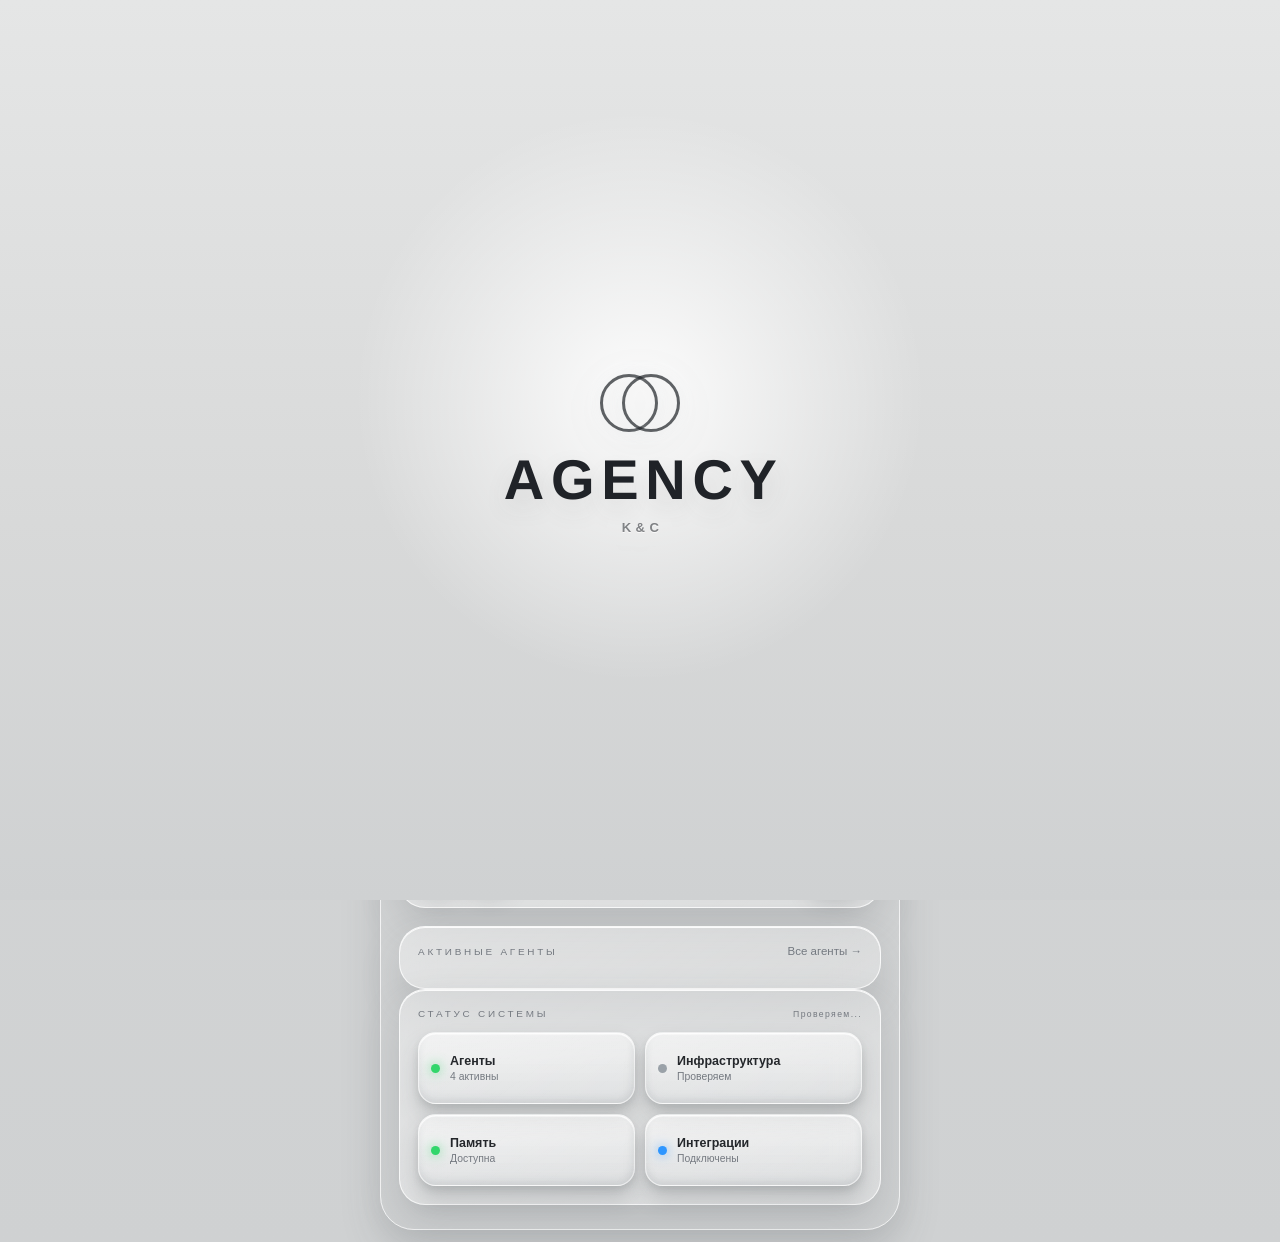
==== commit c96f16a8: "Use explicit iOS touch icon aliases" ====
--- a/agno-demo/pwa/index.html
+++ b/agno-demo/pwa/index.html
@@ -7,12 +7,13 @@
   <meta name="apple-mobile-web-app-capable" content="yes" />
   <meta name="mobile-web-app-capable" content="yes" />
   <meta name="apple-mobile-web-app-status-bar-style" content="black-translucent" />
-  <meta name="apple-mobile-web-app-title" content="K&C Agency" />
-  <title>K&C Agency</title>
+  <meta name="apple-mobile-web-app-title" content="AGENCY" />
+  <title>AGENCY · K&C</title>
   <link rel="manifest" href="./manifest.webmanifest" />
-  <link rel="apple-touch-icon" href="./icon-180.png" />
+  <link rel="apple-touch-icon" sizes="180x180" href="/apple-touch-icon.png?v=20" />
+  <link rel="apple-touch-icon-precomposed" href="/apple-touch-icon-precomposed.png?v=20" />
   <script>try{const t=localStorage.getItem("kc-agency-theme");if(t==="dark"||t==="light")document.documentElement.dataset.theme=t;else if(t==="system")document.documentElement.dataset.theme=matchMedia("(prefers-color-scheme: dark)").matches?"dark":"light"}catch(e){}</script>
-  <link rel="stylesheet" href="./styles.css?v=18" />
+  <link rel="stylesheet" href="./styles.css?v=20" />
 </head>
 <body>
 <div class="launch-screen" id="launchScreen" aria-hidden="true"><div class="launch-logo"><div class="launch-orbit" aria-hidden="true"><i></i><i></i></div><strong>AGENCY</strong><span>K&amp;C</span></div></div>
@@ -115,6 +116,6 @@
   <div class="sheet-backdrop" id="sheetBackdrop" hidden></div>
   <section class="sheet" id="sheet" hidden><div class="sheet-head"><h3 id="sheetTitle"></h3><button id="sheetClose">×</button></div><div id="sheetBody"></div></section>
 </div>
-<script src="/app.js?v=18" defer></script>
+<script src="/app.js?v=20" defer></script>
 </body>
 </html>
--- a/agno-demo/pwa/styles.css
+++ b/agno-demo/pwa/styles.css
@@ -360,7 +360,9 @@
 @media(max-width:390px){.agency-brand b{font-size:1.25rem}.agency-mini-orbit{width:34px;flex-basis:34px}.agency-mini-orbit i{width:22px;height:22px}}
 
 
-/* iPhone status-bar glass: blur ONLY behind clock / Wi-Fi / battery */
+
+
+/* Final iPhone top area: clean, no blur spill onto controls */
 body::before{
   content:"";
   position:fixed;
@@ -368,26 +370,36 @@
   top:0;left:0;right:0;
   height:env(safe-area-inset-top);
   pointer-events:none;
-  background:rgba(215,216,216,.42);
-  -webkit-backdrop-filter:blur(14px) saturate(115%);
-  backdrop-filter:blur(14px) saturate(115%);
-  border:0;
-}
-html[data-theme="dark"] body::before{
-  background:rgba(11,20,32,.46);
-}
-/* very short fade so the glass ends before the app controls begin */
-body::after{
-  content:"";
-  position:fixed;
-  z-index:19;
-  top:calc(env(safe-area-inset-top) - 1px);
-  left:0;right:0;
-  height:7px;
-  pointer-events:none;
-  background:linear-gradient(180deg,rgba(215,216,216,.22),rgba(215,216,216,0));
-}
-html[data-theme="dark"] body::after{
-  background:linear-gradient(180deg,rgba(11,20,32,.24),rgba(11,20,32,0));
-}
+  background:var(--bg);
+}
+body::after{display:none!important}
 .app{position:relative;z-index:1}
+
+/* Final AGENCY wordmark: crisp and restrained */
+.brand b{
+  font-size:1.42rem!important;
+  line-height:1!important;
+  letter-spacing:.105em!important;
+  padding-left:.105em!important;
+  font-weight:800!important;
+  font-family:-apple-system,BlinkMacSystemFont,"SF Pro Text","SF Pro Display","Segoe UI",sans-serif!important;
+  -webkit-font-smoothing:antialiased;
+  text-rendering:geometricPrecision;
+}
+.brand span{
+  margin-top:7px!important;
+  font-size:.60rem!important;
+  letter-spacing:.20em!important;
+  padding-left:.20em!important;
+  font-weight:600!important;
+}
+.launch-logo strong{
+  font-size:clamp(2.35rem,10.5vw,3.5rem)!important;
+  line-height:1!important;
+  letter-spacing:.12em!important;
+  padding-left:.12em!important;
+  font-weight:800!important;
+  font-family:-apple-system,BlinkMacSystemFont,"SF Pro Text","SF Pro Display","Segoe UI",sans-serif!important;
+  -webkit-font-smoothing:antialiased;
+  text-rendering:geometricPrecision;
+}
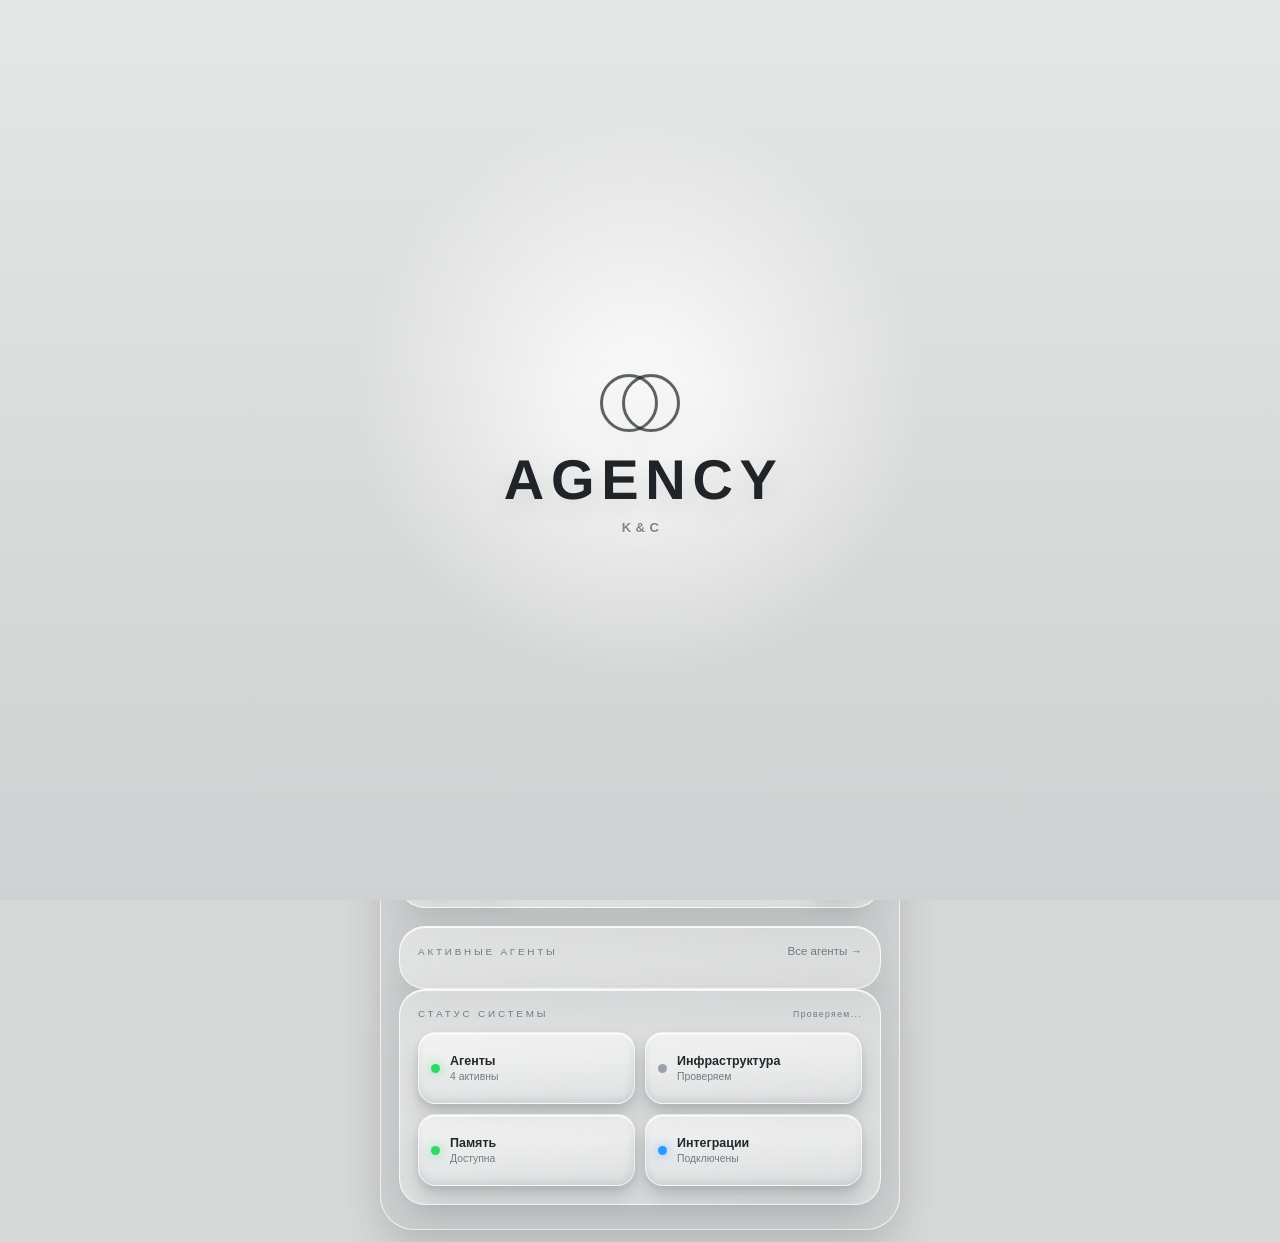
==== commit 36822c22: "Bump Agency frontend assets" ====
--- a/agno-demo/pwa/index.html
+++ b/agno-demo/pwa/index.html
@@ -3,17 +3,18 @@
 <head>
   <meta charset="UTF-8" />
   <meta name="viewport" content="width=device-width, initial-scale=1, viewport-fit=cover" />
-  <meta name="theme-color" content="#d7d8d8" />
+  <meta name="theme-color" media="(prefers-color-scheme: light)" content="#d7d8d8" />
+  <meta name="theme-color" media="(prefers-color-scheme: dark)" content="#0b1420" />
   <meta name="apple-mobile-web-app-capable" content="yes" />
   <meta name="mobile-web-app-capable" content="yes" />
   <meta name="apple-mobile-web-app-status-bar-style" content="black-translucent" />
   <meta name="apple-mobile-web-app-title" content="AGENCY" />
   <title>AGENCY · K&C</title>
-  <link rel="manifest" href="./manifest.webmanifest" />
-  <link rel="apple-touch-icon" sizes="180x180" href="/apple-touch-icon.png?v=20" />
-  <link rel="apple-touch-icon-precomposed" href="/apple-touch-icon-precomposed.png?v=20" />
+  <link rel="manifest" href="./agency-v2.webmanifest" />
+  <link rel="apple-touch-icon" sizes="180x180" href="/agency-touch-180-v3.png" />
+  <link rel="apple-touch-icon-precomposed" href="/agency-touch-180-v3.png" />
   <script>try{const t=localStorage.getItem("kc-agency-theme");if(t==="dark"||t==="light")document.documentElement.dataset.theme=t;else if(t==="system")document.documentElement.dataset.theme=matchMedia("(prefers-color-scheme: dark)").matches?"dark":"light"}catch(e){}</script>
-  <link rel="stylesheet" href="./styles.css?v=20" />
+  <link rel="stylesheet" href="./styles.css?v=22" />
 </head>
 <body>
 <div class="launch-screen" id="launchScreen" aria-hidden="true"><div class="launch-logo"><div class="launch-orbit" aria-hidden="true"><i></i><i></i></div><strong>AGENCY</strong><span>K&amp;C</span></div></div>
@@ -116,6 +117,6 @@
   <div class="sheet-backdrop" id="sheetBackdrop" hidden></div>
   <section class="sheet" id="sheet" hidden><div class="sheet-head"><h3 id="sheetTitle"></h3><button id="sheetClose">×</button></div><div id="sheetBody"></div></section>
 </div>
-<script src="/app.js?v=20" defer></script>
+<script src="/app.js?v=22" defer></script>
 </body>
 </html>
--- a/agno-demo/pwa/styles.css
+++ b/agno-demo/pwa/styles.css
@@ -363,16 +363,8 @@
 
 
 /* Final iPhone top area: clean, no blur spill onto controls */
-body::before{
-  content:"";
-  position:fixed;
-  z-index:20;
-  top:0;left:0;right:0;
-  height:env(safe-area-inset-top);
-  pointer-events:none;
-  background:var(--bg);
-}
-body::after{display:none!important}
+
+
 .app{position:relative;z-index:1}
 
 /* Final AGENCY wordmark: crisp and restrained */
@@ -403,3 +395,36 @@
   -webkit-font-smoothing:antialiased;
   text-rendering:geometricPrecision;
 }
+
+
+/* v20: keep header controls crisp below the iOS status area */
+.topbar .icon3d{
+  -webkit-backdrop-filter:none!important;
+  backdrop-filter:none!important;
+}
+.topbar{
+  position:relative;
+  z-index:3;
+}
+
+
+/* v21: no custom status-bar overlay; theme itself fills the safe area */
+html,body{
+  background:var(--bg)!important;
+}
+.app{
+  background:linear-gradient(180deg,var(--bg) 0,var(--bg) 118px,var(--bg2) 100%);
+}
+body::before,body::after{
+  content:none!important;
+  display:none!important;
+  -webkit-backdrop-filter:none!important;
+  backdrop-filter:none!important;
+  filter:none!important;
+}
+.topbar,
+.topbar *{
+  -webkit-backdrop-filter:none!important;
+  backdrop-filter:none!important;
+  filter:none!important;
+}
